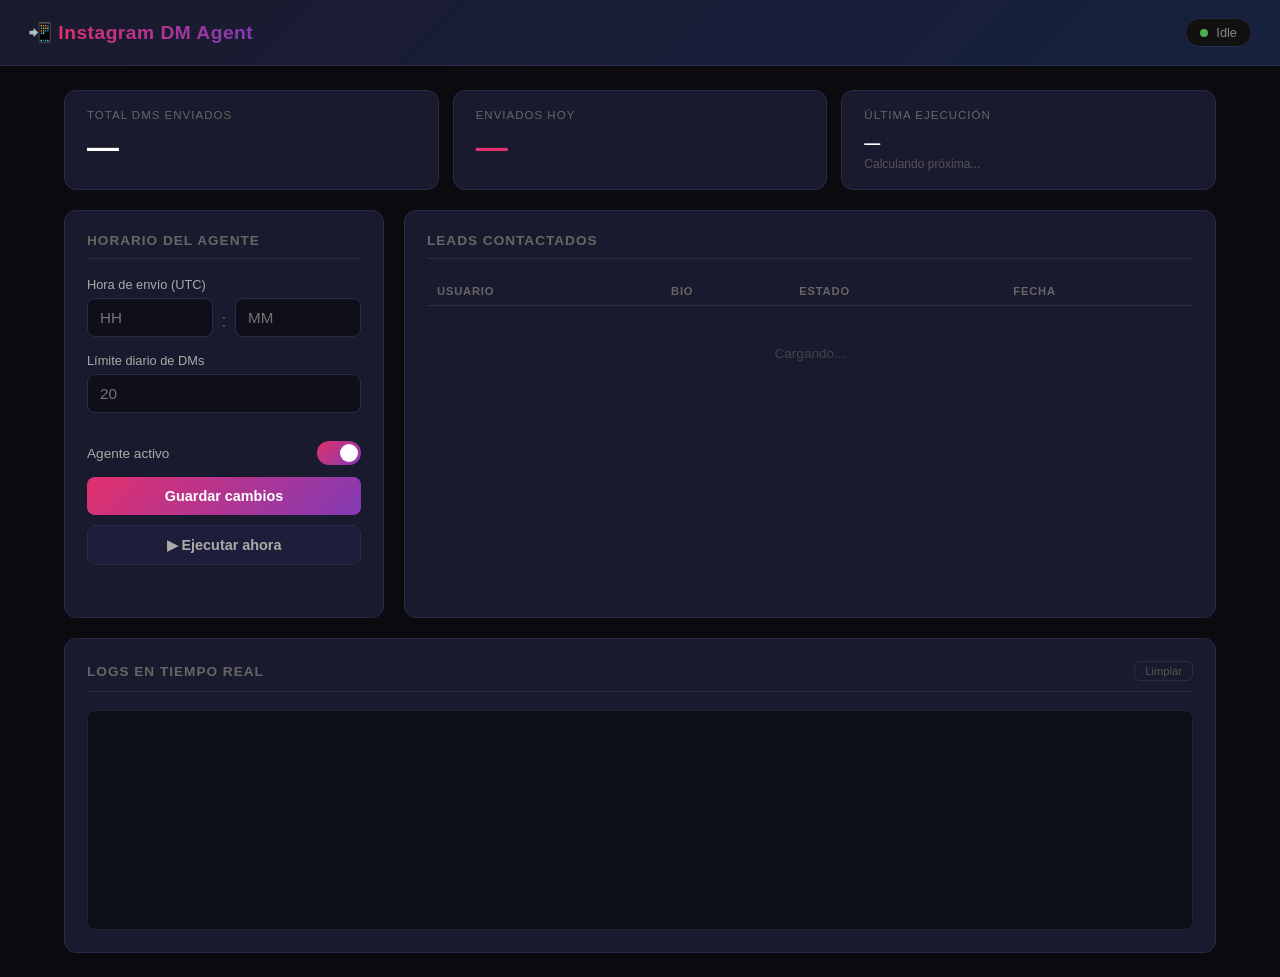
==== instagram-agent/public/index.html @ b7bf1bb4 "Add web dashboard with schedule control and real-time logs - Express server serves dashboard at Rail" ====
<!DOCTYPE html>
<html lang="es">
<head>
<meta charset="UTF-8">
<meta name="viewport" content="width=device-width,initial-scale=1">
<title>Instagram DM Agent</title>
<style>
*{box-sizing:border-box;margin:0;padding:0}
body{font-family:-apple-system,BlinkMacSystemFont,'Segoe UI',sans-serif;background:#0b0b0f;color:#e8e8e8;min-height:100vh}

/* ─── Header ─────────────────────────── */
header{
  display:flex;align-items:center;justify-content:space-between;
  padding:18px 28px;
  background:linear-gradient(135deg,#1a1a2e,#16213e);
  border-bottom:1px solid #2a2a4a;
}
header h1{font-size:1.2rem;font-weight:700;letter-spacing:.5px}
header h1 span{
  background:linear-gradient(90deg,#e1306c,#833ab4);
  -webkit-background-clip:text;-webkit-text-fill-color:transparent
}
#status-badge{
  display:flex;align-items:center;gap:8px;
  font-size:.8rem;color:#888;padding:6px 14px;
  border:1px solid #2a2a4a;border-radius:20px;background:#111
}
#status-dot{width:8px;height:8px;border-radius:50%;background:#4caf50;transition:background .3s}
#status-dot.running{background:#e1306c;animation:pulse 1s infinite}
#status-dot.idle{background:#4caf50}
@keyframes pulse{0%,100%{opacity:1}50%{opacity:.4}}

/* ─── Layout ─────────────────────────── */
main{display:grid;grid-template-columns:320px 1fr;grid-template-rows:auto 1fr;gap:20px;padding:24px;max-width:1200px;margin:0 auto}

/* ─── Stat cards ─────────────────────── */
.stats{grid-column:1/-1;display:grid;grid-template-columns:repeat(3,1fr);gap:14px}
.card{background:#1a1a2e;border:1px solid #2a2a4a;border-radius:12px;padding:18px 22px}
.card-label{font-size:.72rem;color:#666;text-transform:uppercase;letter-spacing:1px;margin-bottom:8px}
.card-value{font-size:2rem;font-weight:700;color:#fff}
.card-value.pink{color:#e1306c}
.card-sub{font-size:.75rem;color:#555;margin-top:4px}

/* ─── Panel ──────────────────────────── */
.panel{background:#1a1a2e;border:1px solid #2a2a4a;border-radius:12px;padding:22px}
.panel h2{font-size:.85rem;text-transform:uppercase;letter-spacing:1px;color:#666;margin-bottom:18px;border-bottom:1px solid #2a2a4a;padding-bottom:10px}

/* ─── Schedule form ──────────────────── */
.field{margin-bottom:16px}
.field label{display:block;font-size:.8rem;color:#aaa;margin-bottom:6px}
.field input[type=number]{
  width:100%;padding:10px 12px;background:#0f0f1a;border:1px solid #2a2a4a;
  border-radius:8px;color:#fff;font-size:.95rem;outline:none;transition:border .2s
}
.field input[type=number]:focus{border-color:#833ab4}
.time-row{display:grid;grid-template-columns:1fr 14px 1fr;gap:4px;align-items:center}
.time-row span{text-align:center;color:#555;font-size:1.2rem;padding-top:6px}

.toggle-row{display:flex;align-items:center;justify-content:space-between;padding:12px 0}
.toggle-label{font-size:.85rem;color:#aaa}
.toggle{position:relative;width:44px;height:24px}
.toggle input{opacity:0;width:0;height:0}
.slider{
  position:absolute;inset:0;cursor:pointer;
  background:#2a2a4a;border-radius:24px;transition:.3s
}
.slider:before{
  content:'';position:absolute;width:18px;height:18px;
  left:3px;bottom:3px;background:#fff;border-radius:50%;transition:.3s
}
.toggle input:checked+.slider{background:linear-gradient(135deg,#e1306c,#833ab4)}
.toggle input:checked+.slider:before{transform:translateX(20px)}

.btn{
  width:100%;padding:11px;border:none;border-radius:8px;cursor:pointer;
  font-size:.9rem;font-weight:600;transition:opacity .2s,transform .1s
}
.btn:active{transform:scale(.98)}
.btn-primary{background:linear-gradient(135deg,#e1306c,#833ab4);color:#fff;margin-bottom:10px}
.btn-secondary{background:#1e1e3a;color:#aaa;border:1px solid #2a2a4a}
.btn:disabled{opacity:.4;cursor:not-allowed}
.btn-secondary.running-state{color:#e1306c;border-color:#e1306c}

/* ─── Leads table ────────────────────── */
.leads-panel{overflow:hidden;display:flex;flex-direction:column}
.leads-panel h2{flex-shrink:0}
.table-wrap{overflow-y:auto;max-height:340px;flex:1}
table{width:100%;border-collapse:collapse;font-size:.82rem}
th{position:sticky;top:0;background:#1a1a2e;color:#666;text-transform:uppercase;font-size:.7rem;letter-spacing:.8px;padding:8px 10px;text-align:left;border-bottom:1px solid #2a2a4a;z-index:1}
td{padding:9px 10px;border-bottom:1px solid #1e1e2e;color:#ccc;max-width:180px;overflow:hidden;text-overflow:ellipsis;white-space:nowrap}
tr:hover td{background:#1e1e32}
.badge{display:inline-block;padding:2px 8px;border-radius:10px;font-size:.7rem;font-weight:600}
.badge.sent{background:#1a3a2a;color:#4caf50}
.badge.skipped{background:#2a2a1a;color:#ff9800}
.badge.error{background:#3a1a1a;color:#f44336}
.empty-state{text-align:center;color:#444;padding:40px 0;font-size:.85rem}

/* ─── Logs ───────────────────────────── */
.logs-panel{grid-column:1/-1}
.logs-panel h2{display:flex;align-items:center;justify-content:space-between}
.logs-panel h2 button{
  font-size:.7rem;background:transparent;border:1px solid #2a2a4a;
  color:#555;padding:3px 10px;border-radius:6px;cursor:pointer
}
.logs-panel h2 button:hover{color:#aaa;border-color:#555}
#log-box{
  background:#0d1117;border:1px solid #1e2430;border-radius:8px;
  padding:14px;font-family:'JetBrains Mono',Consolas,monospace;
  font-size:.75rem;line-height:1.7;color:#8b949e;
  height:220px;overflow-y:auto;
}
.log-ts{color:#444}
.log-info{color:#8b949e}
.log-ok{color:#3fb950}
.log-warn{color:#d29922}
.log-err{color:#f85149}
</style>
</head>
<body>

<header>
  <h1>📲 <span>Instagram DM Agent</span></h1>
  <div id="status-badge">
    <div id="status-dot" class="idle"></div>
    <span id="status-text">Idle</span>
  </div>
</header>

<main>
  <!-- Stats -->
  <div class="stats">
    <div class="card">
      <div class="card-label">Total DMs enviados</div>
      <div class="card-value" id="stat-total">—</div>
      <div class="card-sub" id="stat-sent-sub"></div>
    </div>
    <div class="card">
      <div class="card-label">Enviados hoy</div>
      <div class="card-value pink" id="stat-today">—</div>
      <div class="card-sub" id="stat-today-sub"></div>
    </div>
    <div class="card">
      <div class="card-label">Última ejecución</div>
      <div class="card-value" style="font-size:1rem;padding-top:6px" id="stat-last">—</div>
      <div class="card-sub" id="stat-next">Calculando próxima...</div>
    </div>
  </div>

  <!-- Left: Schedule -->
  <div class="panel">
    <h2>Horario del agente</h2>

    <div class="field">
      <label>Hora de envío (UTC)</label>
      <div class="time-row">
        <input type="number" id="cfg-hour" min="0" max="23" placeholder="HH">
        <span>:</span>
        <input type="number" id="cfg-minute" min="0" max="59" placeholder="MM">
      </div>
    </div>

    <div class="field">
      <label>Límite diario de DMs</label>
      <input type="number" id="cfg-limit" min="1" max="50" placeholder="20">
    </div>

    <div class="toggle-row">
      <span class="toggle-label">Agente activo</span>
      <label class="toggle">
        <input type="checkbox" id="cfg-enabled" checked>
        <span class="slider"></span>
      </label>
    </div>

    <button class="btn btn-primary" id="btn-save" onclick="saveConfig()">Guardar cambios</button>
    <button class="btn btn-secondary" id="btn-run" onclick="runNow()">▶ Ejecutar ahora</button>

    <div id="run-msg" style="margin-top:12px;font-size:.78rem;color:#666;text-align:center;min-height:18px"></div>
  </div>

  <!-- Right: Leads -->
  <div class="panel leads-panel">
    <h2>Leads contactados</h2>
    <div class="table-wrap">
      <table>
        <thead>
          <tr>
            <th>Usuario</th>
            <th>Bio</th>
            <th>Estado</th>
            <th>Fecha</th>
          </tr>
        </thead>
        <tbody id="leads-body">
          <tr><td colspan="4" class="empty-state">Cargando...</td></tr>
        </tbody>
      </table>
    </div>
  </div>

  <!-- Logs -->
  <div class="panel logs-panel">
    <h2>
      Logs en tiempo real
      <button onclick="clearLogs()">Limpiar</button>
    </h2>
    <div id="log-box"></div>
  </div>
</main>

<script>
// ── Helpers ──────────────────────────────────────────────────
function fmt(iso) {
  if (!iso) return '—';
  const d = new Date(iso);
  return d.toLocaleDateString('es-ES', { day:'2-digit', month:'short' }) +
    ' ' + d.toLocaleTimeString('es-ES', { hour:'2-digit', minute:'2-digit' });
}

function nextRun(h, m) {
  const now = new Date();
  const next = new Date(Date.UTC(now.getUTCFullYear(), now.getUTCMonth(), now.getUTCDate(), h, m));
  if (next <= now) next.setUTCDate(next.getUTCDate() + 1);
  const diff = next - now;
  const hh = Math.floor(diff / 3600000);
  const mm = Math.floor((diff % 3600000) / 60000);
  return `Próxima en ${hh}h ${mm}m`;
}

function logClass(msg) {
  if (/error|fatal|failed/i.test(msg)) return 'log-err';
  if (/warn|skip/i.test(msg)) return 'log-warn';
  if (/sent|success|saved|login successful/i.test(msg)) return 'log-ok';
  return 'log-info';
}

// ── Stats ─────────────────────────────────────────────────────
async function loadStats() {
  const s = await fetch('/api/stats').then(r => r.json());
  document.getElementById('stat-total').textContent = s.total;
  document.getElementById('stat-sent-sub').textContent = `${s.sent} confirmados`;
  document.getElementById('stat-today').textContent = s.today;
  document.getElementById('stat-today-sub').textContent = `de ${document.getElementById('cfg-limit').value || '20'} límite`;
  document.getElementById('stat-last').textContent = fmt(s.lastRun);
  const cfg = await fetch('/api/config').then(r => r.json());
  document.getElementById('stat-next').textContent = cfg.enabled ? nextRun(cfg.cronHour, cfg.cronMinute) : 'Agente desactivado';
}

// ── Config ────────────────────────────────────────────────────
async function loadConfig() {
  const cfg = await fetch('/api/config').then(r => r.json());
  document.getElementById('cfg-hour').value = cfg.cronHour;
  document.getElementById('cfg-minute').value = String(cfg.cronMinute).padStart(2,'0');
  document.getElementById('cfg-limit').value = cfg.dailyLimit;
  document.getElementById('cfg-enabled').checked = cfg.enabled;
}

async function saveConfig() {
  const btn = document.getElementById('btn-save');
  btn.disabled = true;
  btn.textContent = 'Guardando...';
  const body = {
    cronHour: parseInt(document.getElementById('cfg-hour').value),
    cronMinute: parseInt(document.getElementById('cfg-minute').value),
    dailyLimit: parseInt(document.getElementById('cfg-limit').value),
    enabled: document.getElementById('cfg-enabled').checked,
  };
  await fetch('/api/config', { method:'POST', headers:{'Content-Type':'application/json'}, body: JSON.stringify(body) });
  btn.textContent = '✓ Guardado';
  setTimeout(() => { btn.textContent = 'Guardar cambios'; btn.disabled = false; }, 2000);
  loadStats();
}

// ── Run Now ───────────────────────────────────────────────────
async function runNow() {
  const btn = document.getElementById('btn-run');
  const msg = document.getElementById('run-msg');
  btn.disabled = true;
  msg.textContent = '';
  const res = await fetch('/api/run', { method:'POST' });
  if (res.status === 409) {
    msg.textContent = 'El agente ya está en ejecución.';
    msg.style.color = '#ff9800';
  } else {
    msg.textContent = 'Iniciado. Revisa los logs.';
    msg.style.color = '#4caf50';
  }
  btn.disabled = false;
}

// ── Leads ─────────────────────────────────────────────────────
async function loadLeads() {
  const leads = await fetch('/api/leads').then(r => r.json());
  const tbody = document.getElementById('leads-body');
  if (!leads.length) {
    tbody.innerHTML = '<tr><td colspan="4" class="empty-state">Sin leads aún</td></tr>';
    return;
  }
  tbody.innerHTML = leads.map(l => `
    <tr>
      <td>@${l.username}</td>
      <td title="${l.bio || ''}">${(l.bio || '—').slice(0,40)}</td>
      <td><span class="badge ${l.status}">${l.status}</span></td>
      <td>${fmt(l.timestamp)}</td>
    </tr>`).join('');
}

// ── Logs (SSE) ────────────────────────────────────────────────
const logBox = document.getElementById('log-box');
let autoScroll = true;
logBox.addEventListener('scroll', () => {
  autoScroll = logBox.scrollTop + logBox.clientHeight >= logBox.scrollHeight - 20;
});

function appendLog(entry) {
  const line = document.createElement('div');
  const ts = entry.ts.slice(11,19);
  line.innerHTML = `<span class="log-ts">${ts}</span>  <span class="${logClass(entry.msg)}">${entry.msg}</span>`;
  logBox.appendChild(line);
  if (autoScroll) logBox.scrollTop = logBox.scrollHeight;
}

function clearLogs() { logBox.innerHTML = ''; }

const evtSource = new EventSource('/api/logs');
evtSource.onmessage = (e) => appendLog(JSON.parse(e.data));

// ── Status polling ────────────────────────────────────────────
const dot = document.getElementById('status-dot');
const statusText = document.getElementById('status-text');
const runBtn = document.getElementById('btn-run');

async function pollStatus() {
  const { running } = await fetch('/api/status').then(r => r.json());
  if (running) {
    dot.className = 'running';
    statusText.textContent = 'Ejecutando...';
    runBtn.classList.add('running-state');
    runBtn.textContent = '⏳ En ejecución';
  } else {
    dot.className = 'idle';
    statusText.textContent = 'Idle';
    runBtn.classList.remove('running-state');
    runBtn.textContent = '▶ Ejecutar ahora';
  }
}

// ── Init ──────────────────────────────────────────────────────
loadConfig();
loadStats();
loadLeads();
pollStatus();
setInterval(pollStatus, 4000);
setInterval(() => { loadStats(); loadLeads(); }, 15000);
</script>
</body>
</html>
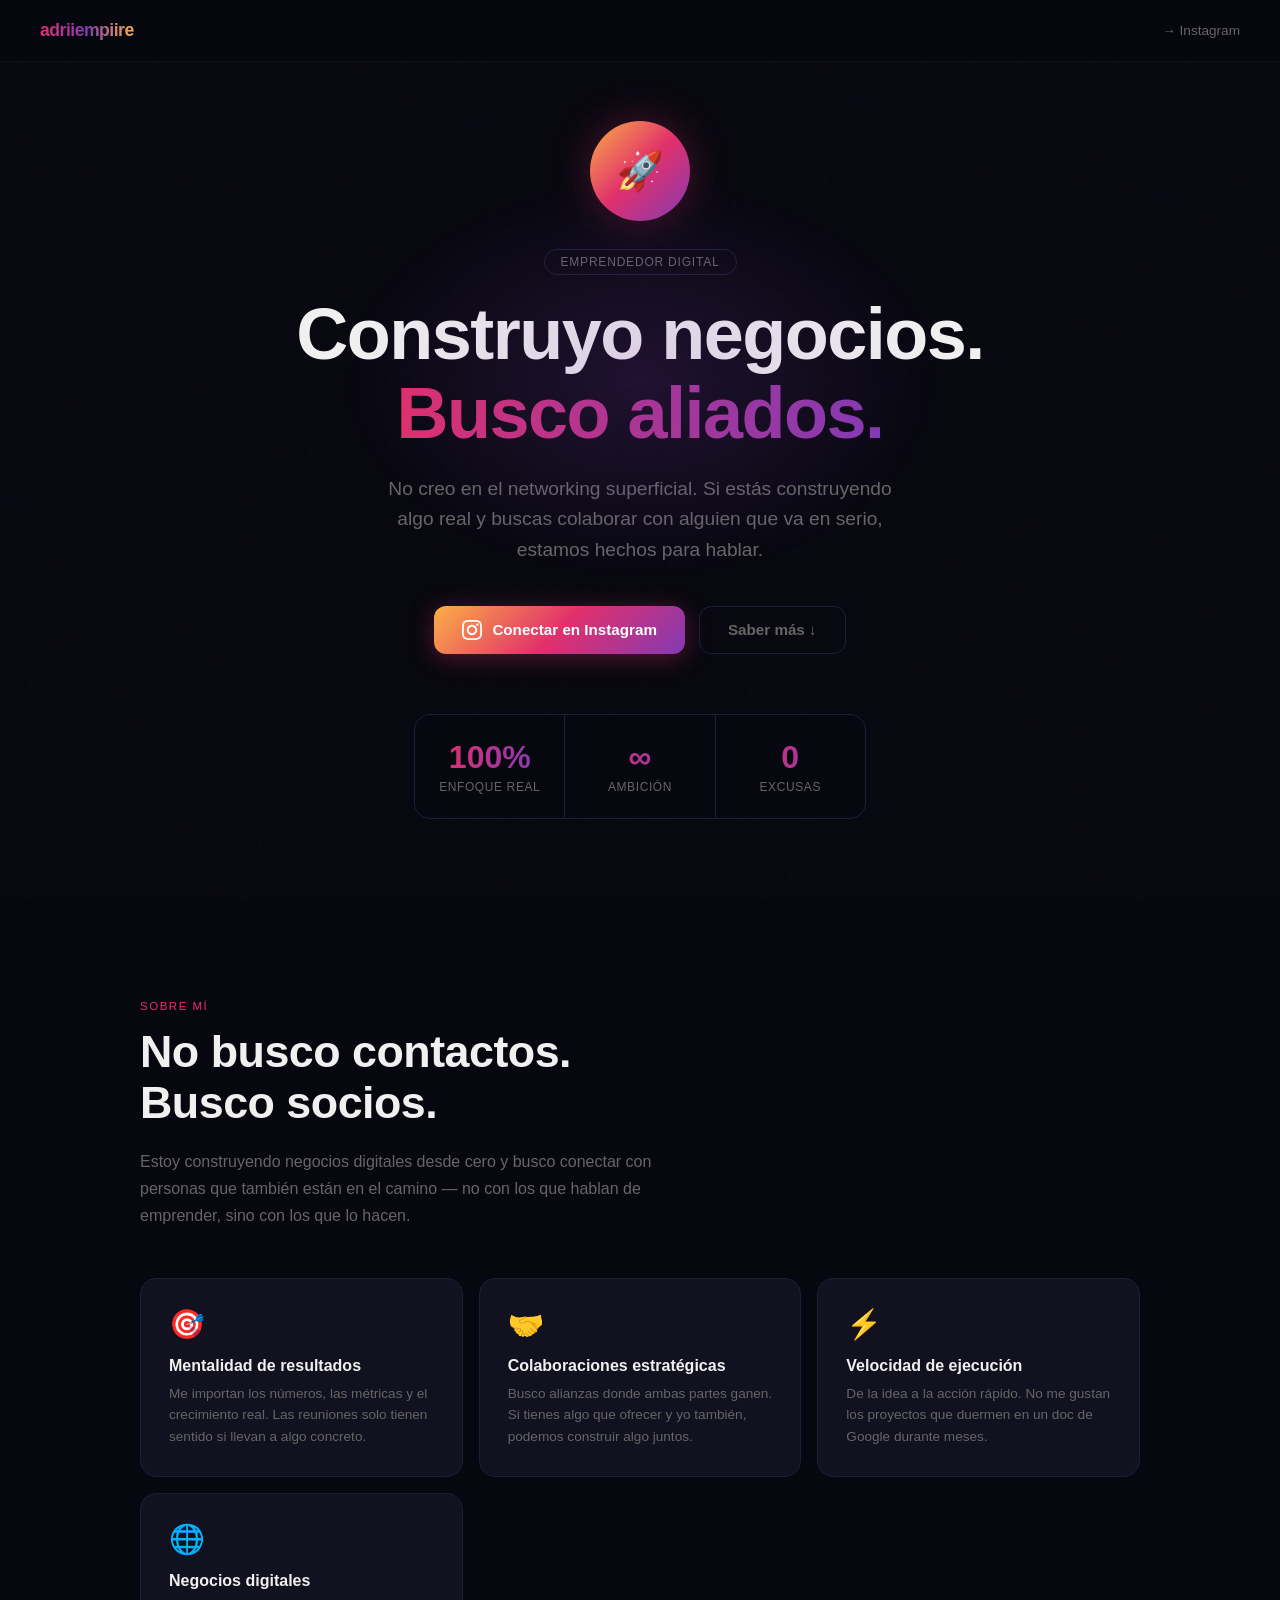
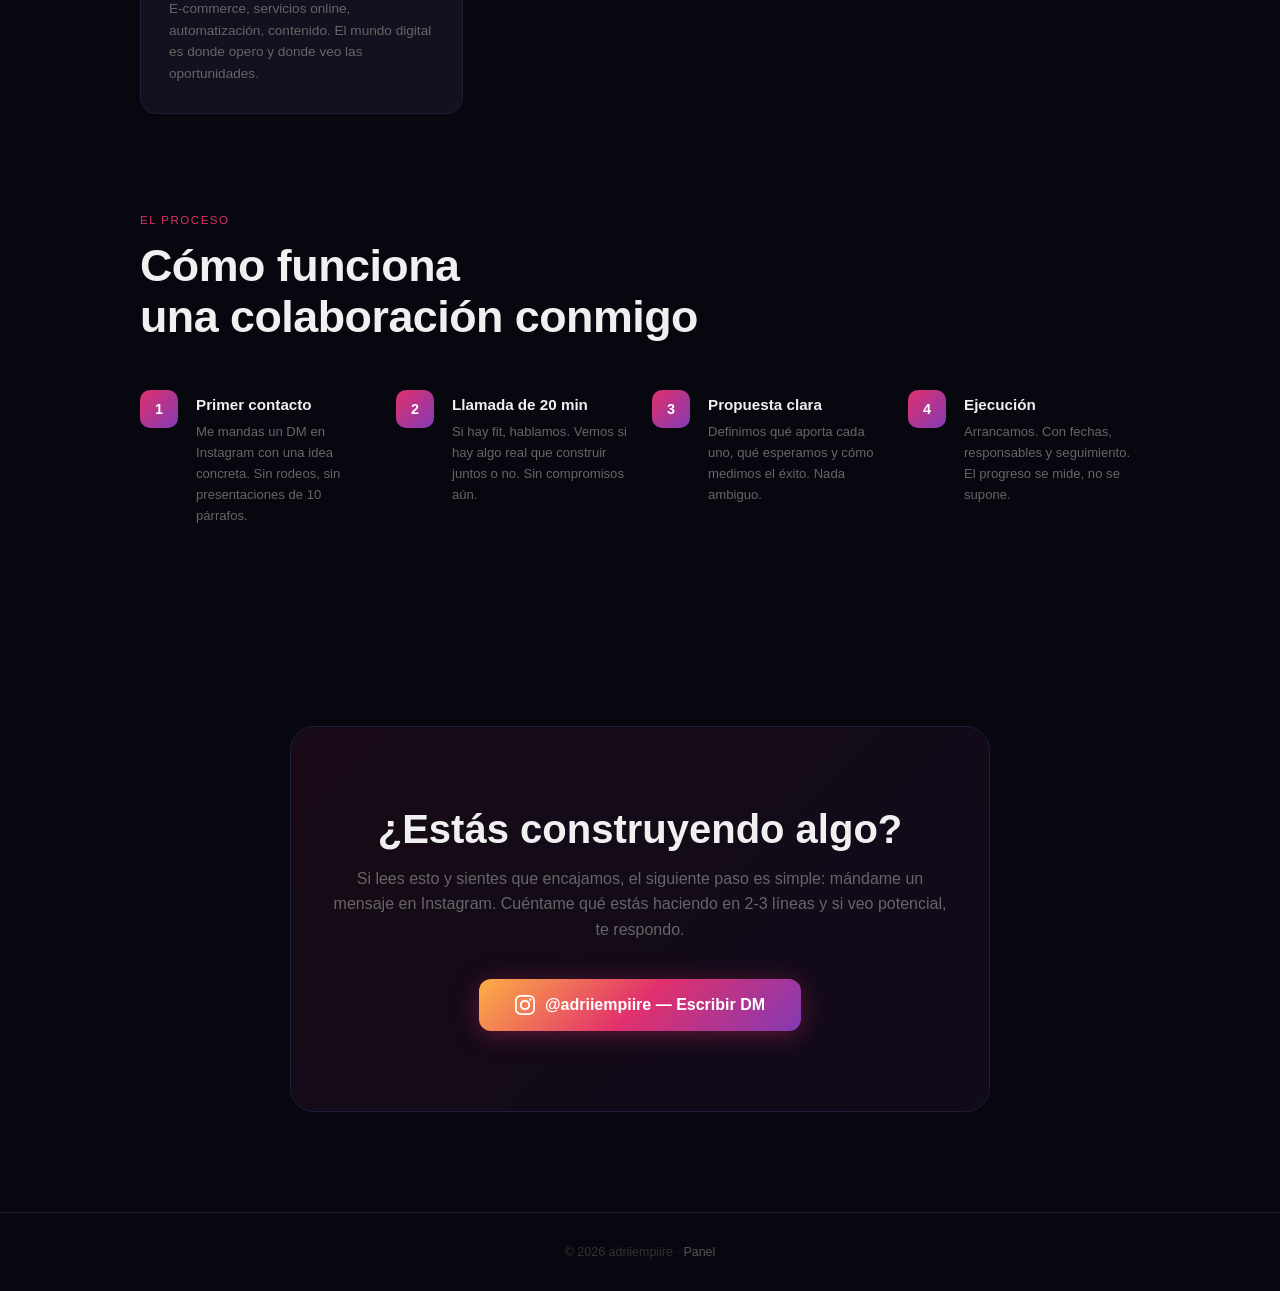
==== commit b3232559: "Add public landing page + move dashboard to /panel - index.html: public landing page for adriiempiir" ====
--- a/instagram-agent/public/index.html
+++ b/instagram-agent/public/index.html
@@ -3,355 +3,280 @@
 <head>
 <meta charset="UTF-8">
 <meta name="viewport" content="width=device-width,initial-scale=1">
-<title>Instagram DM Agent</title>
+<title>Adrià — Emprendedor Digital</title>
+<meta name="description" content="Emprendedor digital conectando con personas que construyen algo real. Colaboraciones, alianzas y proyectos.">
 <style>
 *{box-sizing:border-box;margin:0;padding:0}
-body{font-family:-apple-system,BlinkMacSystemFont,'Segoe UI',sans-serif;background:#0b0b0f;color:#e8e8e8;min-height:100vh}
-
-/* ─── Header ─────────────────────────── */
-header{
+:root{
+  --pink:#e1306c;--purple:#833ab4;--yellow:#fcaf45;
+  --bg:#07070f;--card:#111120;--border:#1e1e3a;
+  --text:#f0f0f0;--muted:#666
+}
+html{scroll-behavior:smooth}
+body{font-family:-apple-system,BlinkMacSystemFont,'Segoe UI',sans-serif;background:var(--bg);color:var(--text);overflow-x:hidden}
+
+/* ── Noise overlay ───────────────────── */
+body::before{
+  content:'';position:fixed;inset:0;
+  background-image:url("data:image/svg+xml,%3Csvg viewBox='0 0 200 200' xmlns='http://www.w3.org/2000/svg'%3E%3Cfilter id='n'%3E%3CfeTurbulence type='fractalNoise' baseFrequency='0.9' numOctaves='4' stitchTiles='stitch'/%3E%3C/filter%3E%3Crect width='100%25' height='100%25' filter='url(%23n)' opacity='0.04'/%3E%3C/svg%3E");
+  pointer-events:none;z-index:0;opacity:.5
+}
+
+/* ── Nav ─────────────────────────────── */
+nav{
+  position:fixed;top:0;left:0;right:0;z-index:100;
   display:flex;align-items:center;justify-content:space-between;
-  padding:18px 28px;
-  background:linear-gradient(135deg,#1a1a2e,#16213e);
-  border-bottom:1px solid #2a2a4a;
-}
-header h1{font-size:1.2rem;font-weight:700;letter-spacing:.5px}
-header h1 span{
-  background:linear-gradient(90deg,#e1306c,#833ab4);
+  padding:20px 40px;
+  backdrop-filter:blur(12px);background:rgba(7,7,15,.7);
+  border-bottom:1px solid rgba(255,255,255,.04)
+}
+.nav-logo{
+  font-weight:800;font-size:1.1rem;letter-spacing:-.5px;
+  background:linear-gradient(90deg,var(--pink),var(--purple),var(--yellow));
   -webkit-background-clip:text;-webkit-text-fill-color:transparent
 }
-#status-badge{
-  display:flex;align-items:center;gap:8px;
-  font-size:.8rem;color:#888;padding:6px 14px;
-  border:1px solid #2a2a4a;border-radius:20px;background:#111
-}
-#status-dot{width:8px;height:8px;border-radius:50%;background:#4caf50;transition:background .3s}
-#status-dot.running{background:#e1306c;animation:pulse 1s infinite}
-#status-dot.idle{background:#4caf50}
-@keyframes pulse{0%,100%{opacity:1}50%{opacity:.4}}
-
-/* ─── Layout ─────────────────────────── */
-main{display:grid;grid-template-columns:320px 1fr;grid-template-rows:auto 1fr;gap:20px;padding:24px;max-width:1200px;margin:0 auto}
-
-/* ─── Stat cards ─────────────────────── */
-.stats{grid-column:1/-1;display:grid;grid-template-columns:repeat(3,1fr);gap:14px}
-.card{background:#1a1a2e;border:1px solid #2a2a4a;border-radius:12px;padding:18px 22px}
-.card-label{font-size:.72rem;color:#666;text-transform:uppercase;letter-spacing:1px;margin-bottom:8px}
-.card-value{font-size:2rem;font-weight:700;color:#fff}
-.card-value.pink{color:#e1306c}
-.card-sub{font-size:.75rem;color:#555;margin-top:4px}
-
-/* ─── Panel ──────────────────────────── */
-.panel{background:#1a1a2e;border:1px solid #2a2a4a;border-radius:12px;padding:22px}
-.panel h2{font-size:.85rem;text-transform:uppercase;letter-spacing:1px;color:#666;margin-bottom:18px;border-bottom:1px solid #2a2a4a;padding-bottom:10px}
-
-/* ─── Schedule form ──────────────────── */
-.field{margin-bottom:16px}
-.field label{display:block;font-size:.8rem;color:#aaa;margin-bottom:6px}
-.field input[type=number]{
-  width:100%;padding:10px 12px;background:#0f0f1a;border:1px solid #2a2a4a;
-  border-radius:8px;color:#fff;font-size:.95rem;outline:none;transition:border .2s
-}
-.field input[type=number]:focus{border-color:#833ab4}
-.time-row{display:grid;grid-template-columns:1fr 14px 1fr;gap:4px;align-items:center}
-.time-row span{text-align:center;color:#555;font-size:1.2rem;padding-top:6px}
-
-.toggle-row{display:flex;align-items:center;justify-content:space-between;padding:12px 0}
-.toggle-label{font-size:.85rem;color:#aaa}
-.toggle{position:relative;width:44px;height:24px}
-.toggle input{opacity:0;width:0;height:0}
-.slider{
-  position:absolute;inset:0;cursor:pointer;
-  background:#2a2a4a;border-radius:24px;transition:.3s
-}
-.slider:before{
-  content:'';position:absolute;width:18px;height:18px;
-  left:3px;bottom:3px;background:#fff;border-radius:50%;transition:.3s
-}
-.toggle input:checked+.slider{background:linear-gradient(135deg,#e1306c,#833ab4)}
-.toggle input:checked+.slider:before{transform:translateX(20px)}
-
-.btn{
-  width:100%;padding:11px;border:none;border-radius:8px;cursor:pointer;
-  font-size:.9rem;font-weight:600;transition:opacity .2s,transform .1s
-}
-.btn:active{transform:scale(.98)}
-.btn-primary{background:linear-gradient(135deg,#e1306c,#833ab4);color:#fff;margin-bottom:10px}
-.btn-secondary{background:#1e1e3a;color:#aaa;border:1px solid #2a2a4a}
-.btn:disabled{opacity:.4;cursor:not-allowed}
-.btn-secondary.running-state{color:#e1306c;border-color:#e1306c}
-
-/* ─── Leads table ────────────────────── */
-.leads-panel{overflow:hidden;display:flex;flex-direction:column}
-.leads-panel h2{flex-shrink:0}
-.table-wrap{overflow-y:auto;max-height:340px;flex:1}
-table{width:100%;border-collapse:collapse;font-size:.82rem}
-th{position:sticky;top:0;background:#1a1a2e;color:#666;text-transform:uppercase;font-size:.7rem;letter-spacing:.8px;padding:8px 10px;text-align:left;border-bottom:1px solid #2a2a4a;z-index:1}
-td{padding:9px 10px;border-bottom:1px solid #1e1e2e;color:#ccc;max-width:180px;overflow:hidden;text-overflow:ellipsis;white-space:nowrap}
-tr:hover td{background:#1e1e32}
-.badge{display:inline-block;padding:2px 8px;border-radius:10px;font-size:.7rem;font-weight:600}
-.badge.sent{background:#1a3a2a;color:#4caf50}
-.badge.skipped{background:#2a2a1a;color:#ff9800}
-.badge.error{background:#3a1a1a;color:#f44336}
-.empty-state{text-align:center;color:#444;padding:40px 0;font-size:.85rem}
-
-/* ─── Logs ───────────────────────────── */
-.logs-panel{grid-column:1/-1}
-.logs-panel h2{display:flex;align-items:center;justify-content:space-between}
-.logs-panel h2 button{
-  font-size:.7rem;background:transparent;border:1px solid #2a2a4a;
-  color:#555;padding:3px 10px;border-radius:6px;cursor:pointer
-}
-.logs-panel h2 button:hover{color:#aaa;border-color:#555}
-#log-box{
-  background:#0d1117;border:1px solid #1e2430;border-radius:8px;
-  padding:14px;font-family:'JetBrains Mono',Consolas,monospace;
-  font-size:.75rem;line-height:1.7;color:#8b949e;
-  height:220px;overflow-y:auto;
-}
-.log-ts{color:#444}
-.log-info{color:#8b949e}
-.log-ok{color:#3fb950}
-.log-warn{color:#d29922}
-.log-err{color:#f85149}
+.nav-link{
+  color:var(--muted);font-size:.85rem;text-decoration:none;
+  transition:color .2s
+}
+.nav-link:hover{color:var(--text)}
+
+/* ── Hero ────────────────────────────── */
+.hero{
+  min-height:100vh;display:flex;align-items:center;justify-content:center;
+  flex-direction:column;text-align:center;padding:120px 24px 80px;
+  position:relative;z-index:1
+}
+.glow{
+  position:absolute;top:20%;left:50%;transform:translateX(-50%);
+  width:600px;height:400px;
+  background:radial-gradient(ellipse at center,rgba(131,58,180,.2) 0%,transparent 70%);
+  pointer-events:none
+}
+.avatar{
+  width:100px;height:100px;border-radius:50%;
+  background:linear-gradient(135deg,var(--yellow),var(--pink),var(--purple));
+  display:flex;align-items:center;justify-content:center;
+  font-size:2.4rem;margin-bottom:28px;
+  box-shadow:0 0 40px rgba(225,48,108,.3)
+}
+.hero-tag{
+  display:inline-block;
+  border:1px solid var(--border);border-radius:20px;
+  padding:5px 16px;font-size:.75rem;color:var(--muted);
+  margin-bottom:20px;letter-spacing:.8px;text-transform:uppercase
+}
+.hero h1{
+  font-size:clamp(2.4rem,6vw,4.5rem);font-weight:800;
+  line-height:1.1;letter-spacing:-1.5px;margin-bottom:20px
+}
+.hero h1 em{
+  font-style:normal;
+  background:linear-gradient(90deg,var(--pink),var(--purple));
+  -webkit-background-clip:text;-webkit-text-fill-color:transparent
+}
+.hero p{
+  font-size:clamp(1rem,2vw,1.2rem);color:var(--muted);
+  max-width:520px;line-height:1.6;margin-bottom:40px
+}
+.cta-group{display:flex;gap:14px;flex-wrap:wrap;justify-content:center}
+.btn-ig{
+  display:inline-flex;align-items:center;gap:10px;
+  padding:14px 28px;border-radius:12px;font-weight:700;font-size:.95rem;
+  text-decoration:none;transition:transform .2s,box-shadow .2s;
+  background:linear-gradient(135deg,var(--yellow),var(--pink),var(--purple));
+  color:#fff;box-shadow:0 4px 24px rgba(225,48,108,.35)
+}
+.btn-ig:hover{transform:translateY(-2px);box-shadow:0 8px 32px rgba(225,48,108,.5)}
+.btn-ig svg{width:20px;height:20px;fill:#fff}
+.btn-ghost{
+  display:inline-flex;align-items:center;gap:8px;
+  padding:14px 28px;border-radius:12px;font-weight:600;font-size:.95rem;
+  text-decoration:none;transition:border-color .2s,color .2s;
+  border:1px solid var(--border);color:var(--muted)
+}
+.btn-ghost:hover{border-color:#555;color:var(--text)}
+
+/* ── Stats strip ─────────────────────── */
+.stats-strip{
+  display:grid;grid-template-columns:repeat(3,1fr);
+  max-width:700px;margin:60px auto 0;gap:1px;
+  background:var(--border);border:1px solid var(--border);border-radius:16px;overflow:hidden
+}
+.stat{background:var(--bg);padding:24px;text-align:center}
+.stat-n{font-size:2rem;font-weight:800;background:linear-gradient(90deg,var(--pink),var(--purple));-webkit-background-clip:text;-webkit-text-fill-color:transparent}
+.stat-l{font-size:.75rem;color:var(--muted);margin-top:4px;text-transform:uppercase;letter-spacing:.6px}
+
+/* ── About ───────────────────────────── */
+section{padding:100px 24px;position:relative;z-index:1}
+.section-inner{max-width:1000px;margin:0 auto}
+.label{font-size:.72rem;text-transform:uppercase;letter-spacing:1.5px;color:var(--pink);margin-bottom:14px}
+.section-title{font-size:clamp(1.8rem,4vw,2.8rem);font-weight:800;letter-spacing:-.5px;margin-bottom:20px}
+.section-sub{color:var(--muted);font-size:1rem;line-height:1.7;max-width:580px}
+
+/* ── Value cards ─────────────────────── */
+.cards{display:grid;grid-template-columns:repeat(auto-fit,minmax(260px,1fr));gap:16px;margin-top:48px}
+.card{
+  background:var(--card);border:1px solid var(--border);border-radius:16px;
+  padding:28px;transition:border-color .2s,transform .2s
+}
+.card:hover{border-color:#333;transform:translateY(-3px)}
+.card-icon{font-size:1.8rem;margin-bottom:16px}
+.card h3{font-size:1rem;font-weight:700;margin-bottom:8px}
+.card p{font-size:.85rem;color:var(--muted);line-height:1.6}
+
+/* ── Process ─────────────────────────── */
+.steps{display:grid;grid-template-columns:repeat(auto-fit,minmax(200px,1fr));gap:24px;margin-top:48px;counter-reset:step}
+.step{counter-increment:step;position:relative;padding-left:56px}
+.step::before{
+  content:counter(step);
+  position:absolute;left:0;top:0;
+  width:38px;height:38px;border-radius:10px;
+  background:linear-gradient(135deg,var(--pink),var(--purple));
+  display:flex;align-items:center;justify-content:center;
+  font-weight:800;font-size:.9rem;color:#fff;
+  display:flex;align-items:center;justify-content:center
+}
+.step h3{font-size:.95rem;font-weight:700;margin-bottom:8px;padding-top:6px}
+.step p{font-size:.82rem;color:var(--muted);line-height:1.6}
+
+/* ── CTA section ─────────────────────── */
+.cta-section{
+  text-align:center;background:linear-gradient(135deg,rgba(225,48,108,.08),rgba(131,58,180,.08));
+  border:1px solid var(--border);border-radius:24px;
+  padding:80px 40px;max-width:700px;margin:0 auto
+}
+.cta-section h2{font-size:clamp(1.8rem,4vw,2.5rem);font-weight:800;margin-bottom:14px}
+.cta-section p{color:var(--muted);margin-bottom:36px;font-size:1rem;line-height:1.6}
+
+/* ── Footer ──────────────────────────── */
+footer{
+  text-align:center;padding:32px;font-size:.78rem;color:#333;
+  border-top:1px solid var(--border);position:relative;z-index:1
+}
+footer a{color:#555;text-decoration:none}
+footer a:hover{color:var(--muted)}
+
+/* ── Scrollbar ───────────────────────── */
+::-webkit-scrollbar{width:4px}
+::-webkit-scrollbar-track{background:var(--bg)}
+::-webkit-scrollbar-thumb{background:var(--border);border-radius:2px}
 </style>
 </head>
 <body>
 
-<header>
-  <h1>📲 <span>Instagram DM Agent</span></h1>
-  <div id="status-badge">
-    <div id="status-dot" class="idle"></div>
-    <span id="status-text">Idle</span>
-  </div>
-</header>
-
-<main>
-  <!-- Stats -->
-  <div class="stats">
-    <div class="card">
-      <div class="card-label">Total DMs enviados</div>
-      <div class="card-value" id="stat-total">—</div>
-      <div class="card-sub" id="stat-sent-sub"></div>
-    </div>
-    <div class="card">
-      <div class="card-label">Enviados hoy</div>
-      <div class="card-value pink" id="stat-today">—</div>
-      <div class="card-sub" id="stat-today-sub"></div>
-    </div>
-    <div class="card">
-      <div class="card-label">Última ejecución</div>
-      <div class="card-value" style="font-size:1rem;padding-top:6px" id="stat-last">—</div>
-      <div class="card-sub" id="stat-next">Calculando próxima...</div>
-    </div>
-  </div>
-
-  <!-- Left: Schedule -->
-  <div class="panel">
-    <h2>Horario del agente</h2>
-
-    <div class="field">
-      <label>Hora de envío (UTC)</label>
-      <div class="time-row">
-        <input type="number" id="cfg-hour" min="0" max="23" placeholder="HH">
-        <span>:</span>
-        <input type="number" id="cfg-minute" min="0" max="59" placeholder="MM">
-      </div>
-    </div>
-
-    <div class="field">
-      <label>Límite diario de DMs</label>
-      <input type="number" id="cfg-limit" min="1" max="50" placeholder="20">
-    </div>
-
-    <div class="toggle-row">
-      <span class="toggle-label">Agente activo</span>
-      <label class="toggle">
-        <input type="checkbox" id="cfg-enabled" checked>
-        <span class="slider"></span>
-      </label>
-    </div>
-
-    <button class="btn btn-primary" id="btn-save" onclick="saveConfig()">Guardar cambios</button>
-    <button class="btn btn-secondary" id="btn-run" onclick="runNow()">▶ Ejecutar ahora</button>
-
-    <div id="run-msg" style="margin-top:12px;font-size:.78rem;color:#666;text-align:center;min-height:18px"></div>
-  </div>
-
-  <!-- Right: Leads -->
-  <div class="panel leads-panel">
-    <h2>Leads contactados</h2>
-    <div class="table-wrap">
-      <table>
-        <thead>
-          <tr>
-            <th>Usuario</th>
-            <th>Bio</th>
-            <th>Estado</th>
-            <th>Fecha</th>
-          </tr>
-        </thead>
-        <tbody id="leads-body">
-          <tr><td colspan="4" class="empty-state">Cargando...</td></tr>
-        </tbody>
-      </table>
-    </div>
-  </div>
-
-  <!-- Logs -->
-  <div class="panel logs-panel">
-    <h2>
-      Logs en tiempo real
-      <button onclick="clearLogs()">Limpiar</button>
-    </h2>
-    <div id="log-box"></div>
-  </div>
-</main>
-
-<script>
-// ── Helpers ──────────────────────────────────────────────────
-function fmt(iso) {
-  if (!iso) return '—';
-  const d = new Date(iso);
-  return d.toLocaleDateString('es-ES', { day:'2-digit', month:'short' }) +
-    ' ' + d.toLocaleTimeString('es-ES', { hour:'2-digit', minute:'2-digit' });
-}
-
-function nextRun(h, m) {
-  const now = new Date();
-  const next = new Date(Date.UTC(now.getUTCFullYear(), now.getUTCMonth(), now.getUTCDate(), h, m));
-  if (next <= now) next.setUTCDate(next.getUTCDate() + 1);
-  const diff = next - now;
-  const hh = Math.floor(diff / 3600000);
-  const mm = Math.floor((diff % 3600000) / 60000);
-  return `Próxima en ${hh}h ${mm}m`;
-}
-
-function logClass(msg) {
-  if (/error|fatal|failed/i.test(msg)) return 'log-err';
-  if (/warn|skip/i.test(msg)) return 'log-warn';
-  if (/sent|success|saved|login successful/i.test(msg)) return 'log-ok';
-  return 'log-info';
-}
-
-// ── Stats ─────────────────────────────────────────────────────
-async function loadStats() {
-  const s = await fetch('/api/stats').then(r => r.json());
-  document.getElementById('stat-total').textContent = s.total;
-  document.getElementById('stat-sent-sub').textContent = `${s.sent} confirmados`;
-  document.getElementById('stat-today').textContent = s.today;
-  document.getElementById('stat-today-sub').textContent = `de ${document.getElementById('cfg-limit').value || '20'} límite`;
-  document.getElementById('stat-last').textContent = fmt(s.lastRun);
-  const cfg = await fetch('/api/config').then(r => r.json());
-  document.getElementById('stat-next').textContent = cfg.enabled ? nextRun(cfg.cronHour, cfg.cronMinute) : 'Agente desactivado';
-}
-
-// ── Config ────────────────────────────────────────────────────
-async function loadConfig() {
-  const cfg = await fetch('/api/config').then(r => r.json());
-  document.getElementById('cfg-hour').value = cfg.cronHour;
-  document.getElementById('cfg-minute').value = String(cfg.cronMinute).padStart(2,'0');
-  document.getElementById('cfg-limit').value = cfg.dailyLimit;
-  document.getElementById('cfg-enabled').checked = cfg.enabled;
-}
-
-async function saveConfig() {
-  const btn = document.getElementById('btn-save');
-  btn.disabled = true;
-  btn.textContent = 'Guardando...';
-  const body = {
-    cronHour: parseInt(document.getElementById('cfg-hour').value),
-    cronMinute: parseInt(document.getElementById('cfg-minute').value),
-    dailyLimit: parseInt(document.getElementById('cfg-limit').value),
-    enabled: document.getElementById('cfg-enabled').checked,
-  };
-  await fetch('/api/config', { method:'POST', headers:{'Content-Type':'application/json'}, body: JSON.stringify(body) });
-  btn.textContent = '✓ Guardado';
-  setTimeout(() => { btn.textContent = 'Guardar cambios'; btn.disabled = false; }, 2000);
-  loadStats();
-}
-
-// ── Run Now ───────────────────────────────────────────────────
-async function runNow() {
-  const btn = document.getElementById('btn-run');
-  const msg = document.getElementById('run-msg');
-  btn.disabled = true;
-  msg.textContent = '';
-  const res = await fetch('/api/run', { method:'POST' });
-  if (res.status === 409) {
-    msg.textContent = 'El agente ya está en ejecución.';
-    msg.style.color = '#ff9800';
-  } else {
-    msg.textContent = 'Iniciado. Revisa los logs.';
-    msg.style.color = '#4caf50';
-  }
-  btn.disabled = false;
-}
-
-// ── Leads ─────────────────────────────────────────────────────
-async function loadLeads() {
-  const leads = await fetch('/api/leads').then(r => r.json());
-  const tbody = document.getElementById('leads-body');
-  if (!leads.length) {
-    tbody.innerHTML = '<tr><td colspan="4" class="empty-state">Sin leads aún</td></tr>';
-    return;
-  }
-  tbody.innerHTML = leads.map(l => `
-    <tr>
-      <td>@${l.username}</td>
-      <td title="${l.bio || ''}">${(l.bio || '—').slice(0,40)}</td>
-      <td><span class="badge ${l.status}">${l.status}</span></td>
-      <td>${fmt(l.timestamp)}</td>
-    </tr>`).join('');
-}
-
-// ── Logs (SSE) ────────────────────────────────────────────────
-const logBox = document.getElementById('log-box');
-let autoScroll = true;
-logBox.addEventListener('scroll', () => {
-  autoScroll = logBox.scrollTop + logBox.clientHeight >= logBox.scrollHeight - 20;
-});
-
-function appendLog(entry) {
-  const line = document.createElement('div');
-  const ts = entry.ts.slice(11,19);
-  line.innerHTML = `<span class="log-ts">${ts}</span>  <span class="${logClass(entry.msg)}">${entry.msg}</span>`;
-  logBox.appendChild(line);
-  if (autoScroll) logBox.scrollTop = logBox.scrollHeight;
-}
-
-function clearLogs() { logBox.innerHTML = ''; }
-
-const evtSource = new EventSource('/api/logs');
-evtSource.onmessage = (e) => appendLog(JSON.parse(e.data));
-
-// ── Status polling ────────────────────────────────────────────
-const dot = document.getElementById('status-dot');
-const statusText = document.getElementById('status-text');
-const runBtn = document.getElementById('btn-run');
-
-async function pollStatus() {
-  const { running } = await fetch('/api/status').then(r => r.json());
-  if (running) {
-    dot.className = 'running';
-    statusText.textContent = 'Ejecutando...';
-    runBtn.classList.add('running-state');
-    runBtn.textContent = '⏳ En ejecución';
-  } else {
-    dot.className = 'idle';
-    statusText.textContent = 'Idle';
-    runBtn.classList.remove('running-state');
-    runBtn.textContent = '▶ Ejecutar ahora';
-  }
-}
-
-// ── Init ──────────────────────────────────────────────────────
-loadConfig();
-loadStats();
-loadLeads();
-pollStatus();
-setInterval(pollStatus, 4000);
-setInterval(() => { loadStats(); loadLeads(); }, 15000);
-</script>
+<nav>
+  <div class="nav-logo">adriiempiire</div>
+  <a href="https://instagram.com/adriiempiire" class="nav-link" target="_blank">→ Instagram</a>
+</nav>
+
+<!-- ── Hero ──────────────────────────────────────── -->
+<section class="hero">
+  <div class="glow"></div>
+  <div class="avatar">🚀</div>
+  <span class="hero-tag">Emprendedor Digital</span>
+  <h1>Construyo negocios.<br><em>Busco aliados.</em></h1>
+  <p>No creo en el networking superficial. Si estás construyendo algo real y buscas colaborar con alguien que va en serio, estamos hechos para hablar.</p>
+  <div class="cta-group">
+    <a href="https://instagram.com/adriiempiire" class="btn-ig" target="_blank">
+      <svg viewBox="0 0 24 24" xmlns="http://www.w3.org/2000/svg"><path d="M12 2.163c3.204 0 3.584.012 4.85.07 3.252.148 4.771 1.691 4.919 4.919.058 1.265.069 1.645.069 4.849 0 3.205-.012 3.584-.069 4.849-.149 3.225-1.664 4.771-4.919 4.919-1.266.058-1.644.07-4.85.07-3.204 0-3.584-.012-4.849-.07-3.26-.149-4.771-1.699-4.919-4.92-.058-1.265-.07-1.644-.07-4.849 0-3.204.013-3.583.07-4.849.149-3.227 1.664-4.771 4.919-4.919 1.266-.057 1.645-.069 4.849-.069zm0-2.163c-3.259 0-3.667.014-4.947.072-4.358.2-6.78 2.618-6.98 6.98-.059 1.281-.073 1.689-.073 4.948 0 3.259.014 3.668.072 4.948.2 4.358 2.618 6.78 6.98 6.98 1.281.058 1.689.072 4.948.072 3.259 0 3.668-.014 4.948-.072 4.354-.2 6.782-2.618 6.979-6.98.059-1.28.073-1.689.073-4.948 0-3.259-.014-3.667-.072-4.947-.196-4.354-2.617-6.78-6.979-6.98-1.281-.059-1.69-.073-4.949-.073zm0 5.838c-3.403 0-6.162 2.759-6.162 6.162s2.759 6.163 6.162 6.163 6.162-2.759 6.162-6.163c0-3.403-2.759-6.162-6.162-6.162zm0 10.162c-2.209 0-4-1.79-4-4 0-2.209 1.791-4 4-4s4 1.791 4 4c0 2.21-1.791 4-4 4zm6.406-11.845c-.796 0-1.441.645-1.441 1.44s.645 1.44 1.441 1.44c.795 0 1.439-.645 1.439-1.44s-.644-1.44-1.439-1.44z"/></svg>
+      Conectar en Instagram
+    </a>
+    <a href="#sobre-mi" class="btn-ghost">Saber más ↓</a>
+  </div>
+
+  <div class="stats-strip">
+    <div class="stat">
+      <div class="stat-n">100%</div>
+      <div class="stat-l">Enfoque real</div>
+    </div>
+    <div class="stat">
+      <div class="stat-n">∞</div>
+      <div class="stat-l">Ambición</div>
+    </div>
+    <div class="stat">
+      <div class="stat-n">0</div>
+      <div class="stat-l">Excusas</div>
+    </div>
+  </div>
+</section>
+
+<!-- ── Sobre mí ────────────────────────────────── -->
+<section id="sobre-mi">
+  <div class="section-inner">
+    <div class="label">Sobre mí</div>
+    <h2 class="section-title">No busco contactos.<br>Busco socios.</h2>
+    <p class="section-sub">Estoy construyendo negocios digitales desde cero y busco conectar con personas que también están en el camino — no con los que hablan de emprender, sino con los que lo hacen.</p>
+
+    <div class="cards">
+      <div class="card">
+        <div class="card-icon">🎯</div>
+        <h3>Mentalidad de resultados</h3>
+        <p>Me importan los números, las métricas y el crecimiento real. Las reuniones solo tienen sentido si llevan a algo concreto.</p>
+      </div>
+      <div class="card">
+        <div class="card-icon">🤝</div>
+        <h3>Colaboraciones estratégicas</h3>
+        <p>Busco alianzas donde ambas partes ganen. Si tienes algo que ofrecer y yo también, podemos construir algo juntos.</p>
+      </div>
+      <div class="card">
+        <div class="card-icon">⚡</div>
+        <h3>Velocidad de ejecución</h3>
+        <p>De la idea a la acción rápido. No me gustan los proyectos que duermen en un doc de Google durante meses.</p>
+      </div>
+      <div class="card">
+        <div class="card-icon">🌐</div>
+        <h3>Negocios digitales</h3>
+        <p>E-commerce, servicios online, automatización, contenido. El mundo digital es donde opero y donde veo las oportunidades.</p>
+      </div>
+    </div>
+  </div>
+</section>
+
+<!-- ── Cómo trabajo ────────────────────────────── -->
+<section style="padding-top:0">
+  <div class="section-inner">
+    <div class="label">El proceso</div>
+    <h2 class="section-title">Cómo funciona<br>una colaboración conmigo</h2>
+
+    <div class="steps">
+      <div class="step">
+        <h3>Primer contacto</h3>
+        <p>Me mandas un DM en Instagram con una idea concreta. Sin rodeos, sin presentaciones de 10 párrafos.</p>
+      </div>
+      <div class="step">
+        <h3>Llamada de 20 min</h3>
+        <p>Si hay fit, hablamos. Vemos si hay algo real que construir juntos o no. Sin compromisos aún.</p>
+      </div>
+      <div class="step">
+        <h3>Propuesta clara</h3>
+        <p>Definimos qué aporta cada uno, qué esperamos y cómo medimos el éxito. Nada ambiguo.</p>
+      </div>
+      <div class="step">
+        <h3>Ejecución</h3>
+        <p>Arrancamos. Con fechas, responsables y seguimiento. El progreso se mide, no se supone.</p>
+      </div>
+    </div>
+  </div>
+</section>
+
+<!-- ── CTA ────────────────────────────────────── -->
+<section>
+  <div class="section-inner">
+    <div class="cta-section">
+      <h2>¿Estás construyendo algo?</h2>
+      <p>Si lees esto y sientes que encajamos, el siguiente paso es simple: mándame un mensaje en Instagram. Cuéntame qué estás haciendo en 2-3 líneas y si veo potencial, te respondo.</p>
+      <a href="https://instagram.com/adriiempiire" class="btn-ig" target="_blank" style="font-size:1rem;padding:16px 36px">
+        <svg viewBox="0 0 24 24" width="22" height="22" fill="#fff" xmlns="http://www.w3.org/2000/svg"><path d="M12 2.163c3.204 0 3.584.012 4.85.07 3.252.148 4.771 1.691 4.919 4.919.058 1.265.069 1.645.069 4.849 0 3.205-.012 3.584-.069 4.849-.149 3.225-1.664 4.771-4.919 4.919-1.266.058-1.644.07-4.85.07-3.204 0-3.584-.012-4.849-.07-3.26-.149-4.771-1.699-4.919-4.92-.058-1.265-.07-1.644-.07-4.849 0-3.204.013-3.583.07-4.849.149-3.227 1.664-4.771 4.919-4.919 1.266-.057 1.645-.069 4.849-.069zm0-2.163c-3.259 0-3.667.014-4.947.072-4.358.2-6.78 2.618-6.98 6.98-.059 1.281-.073 1.689-.073 4.948 0 3.259.014 3.668.072 4.948.2 4.358 2.618 6.78 6.98 6.98 1.281.058 1.689.072 4.948.072 3.259 0 3.668-.014 4.948-.072 4.354-.2 6.782-2.618 6.979-6.98.059-1.28.073-1.689.073-4.948 0-3.259-.014-3.667-.072-4.947-.196-4.354-2.617-6.78-6.979-6.98-1.281-.059-1.69-.073-4.949-.073zm0 5.838c-3.403 0-6.162 2.759-6.162 6.162s2.759 6.163 6.162 6.163 6.162-2.759 6.162-6.163c0-3.403-2.759-6.162-6.162-6.162zm0 10.162c-2.209 0-4-1.79-4-4 0-2.209 1.791-4 4-4s4 1.791 4 4c0 2.21-1.791 4-4 4zm6.406-11.845c-.796 0-1.441.645-1.441 1.44s.645 1.44 1.441 1.44c.795 0 1.439-.645 1.439-1.44s-.644-1.44-1.439-1.44z"/></svg>
+        @adriiempiire — Escribir DM
+      </a>
+    </div>
+  </div>
+</section>
+
+<footer>
+  <p>© 2026 adriiempiire · <a href="/panel">Panel</a></p>
+</footer>
+
 </body>
 </html>
